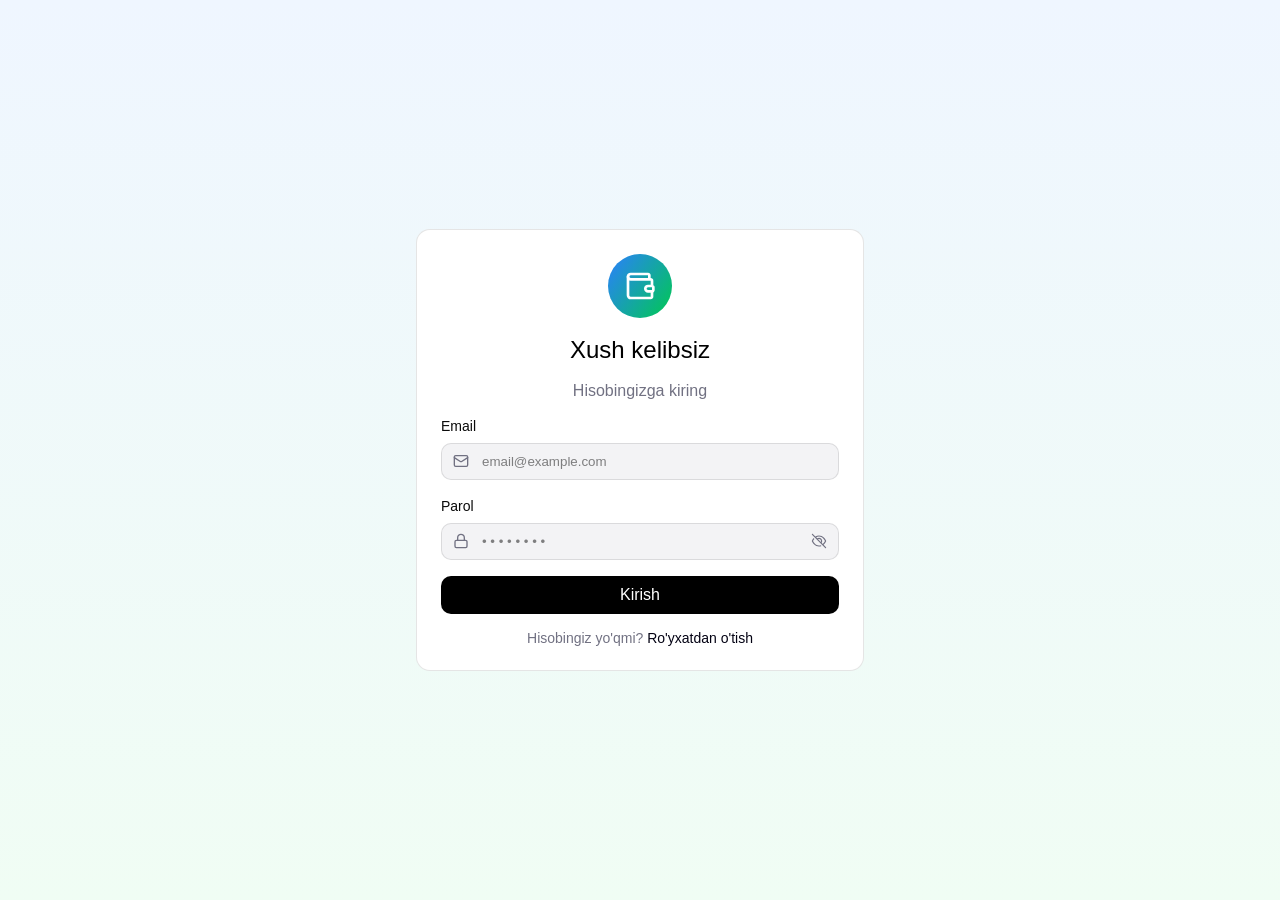
==== index.html @ dc73eede "tranzaction projects" ====
<!doctype html>
<html lang="en">
  <head>
    <meta charset="UTF-8" />
    <meta name="viewport" content="width=device-width, initial-scale=1.0" />
    <title>Login page</title>
    <link rel="stylesheet" href="./css/global.css" />
    <link rel="stylesheet" href="./css/index.css" />
  </head>
  <body>
    <form>
      <div class="icon__box">
        <img src="./assets/icons/logo.svg" alt="" />
      </div>

      <h1>Xush kelibsiz</h1>

      <p>Hisobingizga kiring</p>

      <div class="inp__box">
        <img src="./assets/icons/email.svg" alt="" />
        <label for="email">Email</label>
        <input id="email" type="email" placeholder="email@example.com" />
      </div>

      <div class="inp__box">
        <img src="./assets/icons/password.svg" alt="" />
        <label for="parol">Parol</label>
        <input id="parol" type="password" placeholder="• • • • • • • •" />
        <img class="eye" src="./assets/icons/eye.svg" alt="" />
        <img class="eye__slash" src="./assets/icons/eye-slash.svg" alt="" />
      </div>

      <button>Kirish</button>

      <p>Hisobingiz yo'qmi? <a href="./register.html">Ro'yxatdan o'tish</a></p>
    </form>

    <script src="./js/index.js"></script>
  </body>
</html>
---- css/global.css ----
* {
  margin: 0;
  padding: 0;
  box-sizing: border-box;
}

body {
  font-family: sans-serif;
}
---- css/index.css ----
body {
  height: 100vh;
  background: linear-gradient(#eff6ff, #f0fdf4);
  display: grid;
  place-content: center;
}

form {
  width: 448px;
  border-radius: 14px;
  border: 1px solid rgba(0, 0, 0, 0.1);
  background-color: white;
  padding: 24px;
  display: flex;
  flex-direction: column;
  align-items: center;
  gap: 16px;
}

form .icon__box {
  width: 64px;
  height: 64px;
  border-radius: 50%;
  background: linear-gradient(125deg, #2b7fff, #00c950);
  display: flex;
  justify-content: center;
  align-items: center;
}

form h1 {
  font-size: 24px;
  font-weight: 500;
  line-height: 32px;
}

form p:nth-child(3) {
  color: #717182;
  font-size: 16px;
  font-weight: 400;
}

form .inp__box {
  width: 100%;
  display: flex;
  flex-direction: column;
  gap: 7px;
  position: relative;
}

form .inp__box img:first-child {
  position: absolute;
  width: 16px;
  bottom: 11px;
  left: 12px;
}

form .inp__box .eye {
  display: none;
}

form .inp__box .eye,
form .inp__box .eye__slash {
  position: absolute;
  width: 16px;
  bottom: 11px;
  right: 12px;
  cursor: pointer;
}

form .inp__box label {
  font-size: 14px;
  color: #0a0a0a;
  line-height: 20px;
}

form .inp__box input {
  padding: 10px 12px 10px 40px;
  border: 1px solid rgba(0, 0, 0, 0.1);
  border-radius: 10px;
  background-color: #f3f3f5;
  outline: none;
}

form .inp__box input[type="password"] {
  padding: 10px 40px;
}

form .inp__box input::placeholder {
  color: #0a0a0a80;
}

form button {
  width: 100%;
  padding: 10px 0;
  border-radius: 10px;
  border: none;
  background-color: black;
  color: white;
  font-size: 16px;
  cursor: pointer;
}

form p:last-child {
  font-size: 14px;
  color: #717182;
  font-weight: 200;
}

form p:last-child a {
  color: #030213;
  font-weight: 500;
  text-decoration: none;
}

form p:last-child a:hover {
  text-decoration: underline;
}
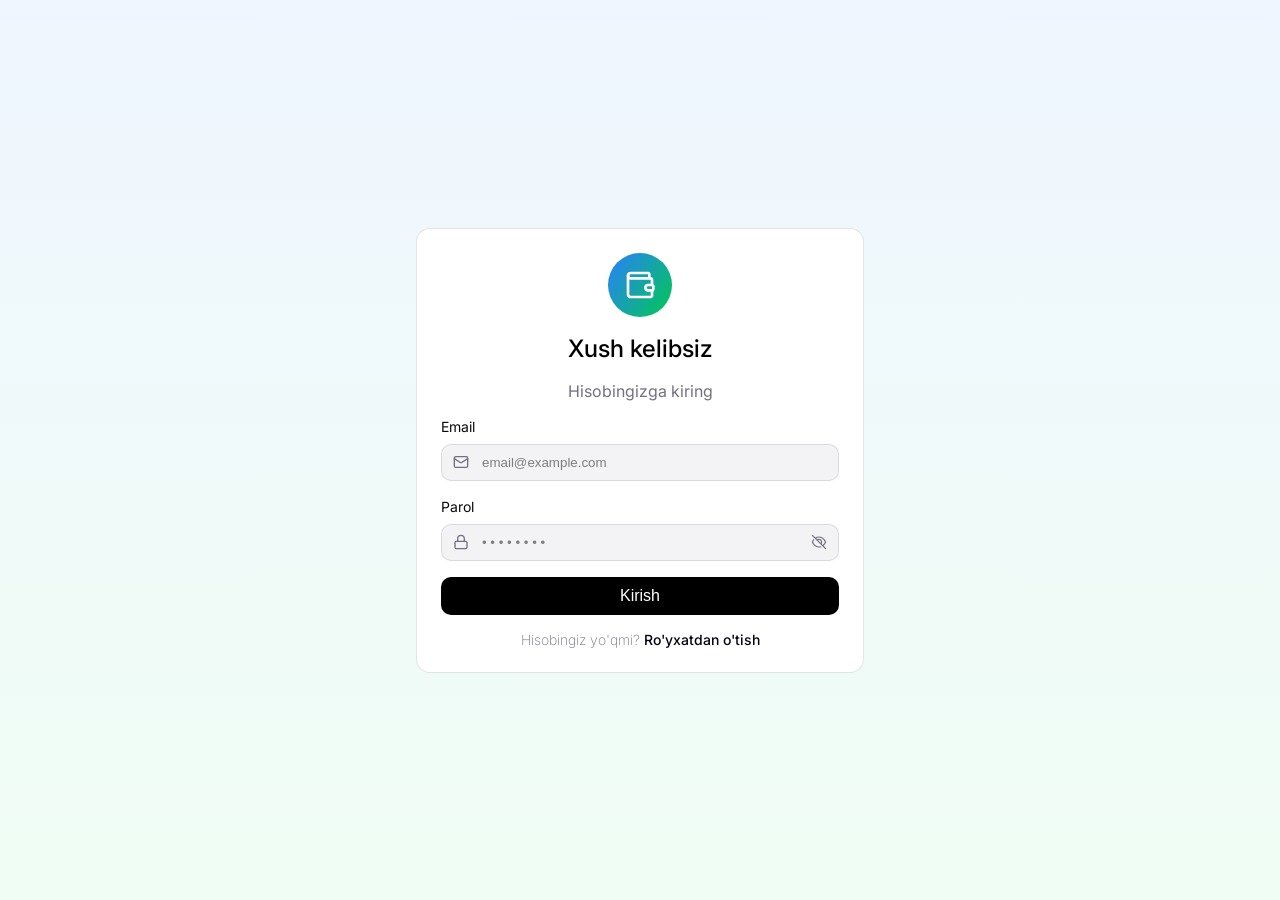
==== commit e0b029c9: "teacher font-familiy added" ====
--- a/index.html
+++ b/index.html
@@ -4,6 +4,7 @@
     <meta charset="UTF-8" />
     <meta name="viewport" content="width=device-width, initial-scale=1.0" />
     <title>Login page</title>
+    <link rel="stylesheet" href="./fonts/font.css" />
     <link rel="stylesheet" href="./css/global.css" />
     <link rel="stylesheet" href="./css/index.css" />
   </head>
--- a/fonts/font.css
+++ b/fonts/font.css
@@ -0,0 +1 @@
+@import url("https://fonts.googleapis.com/css2?family=Inter:ital,opsz,wght@0,14..32,100..900;1,14..32,100..900&display=swap");
--- a/css/global.css
+++ b/css/global.css
@@ -5,5 +5,5 @@
 }
 
 body {
-  font-family: sans-serif;
+  font-family: "Inter", sans-serif;
 }
